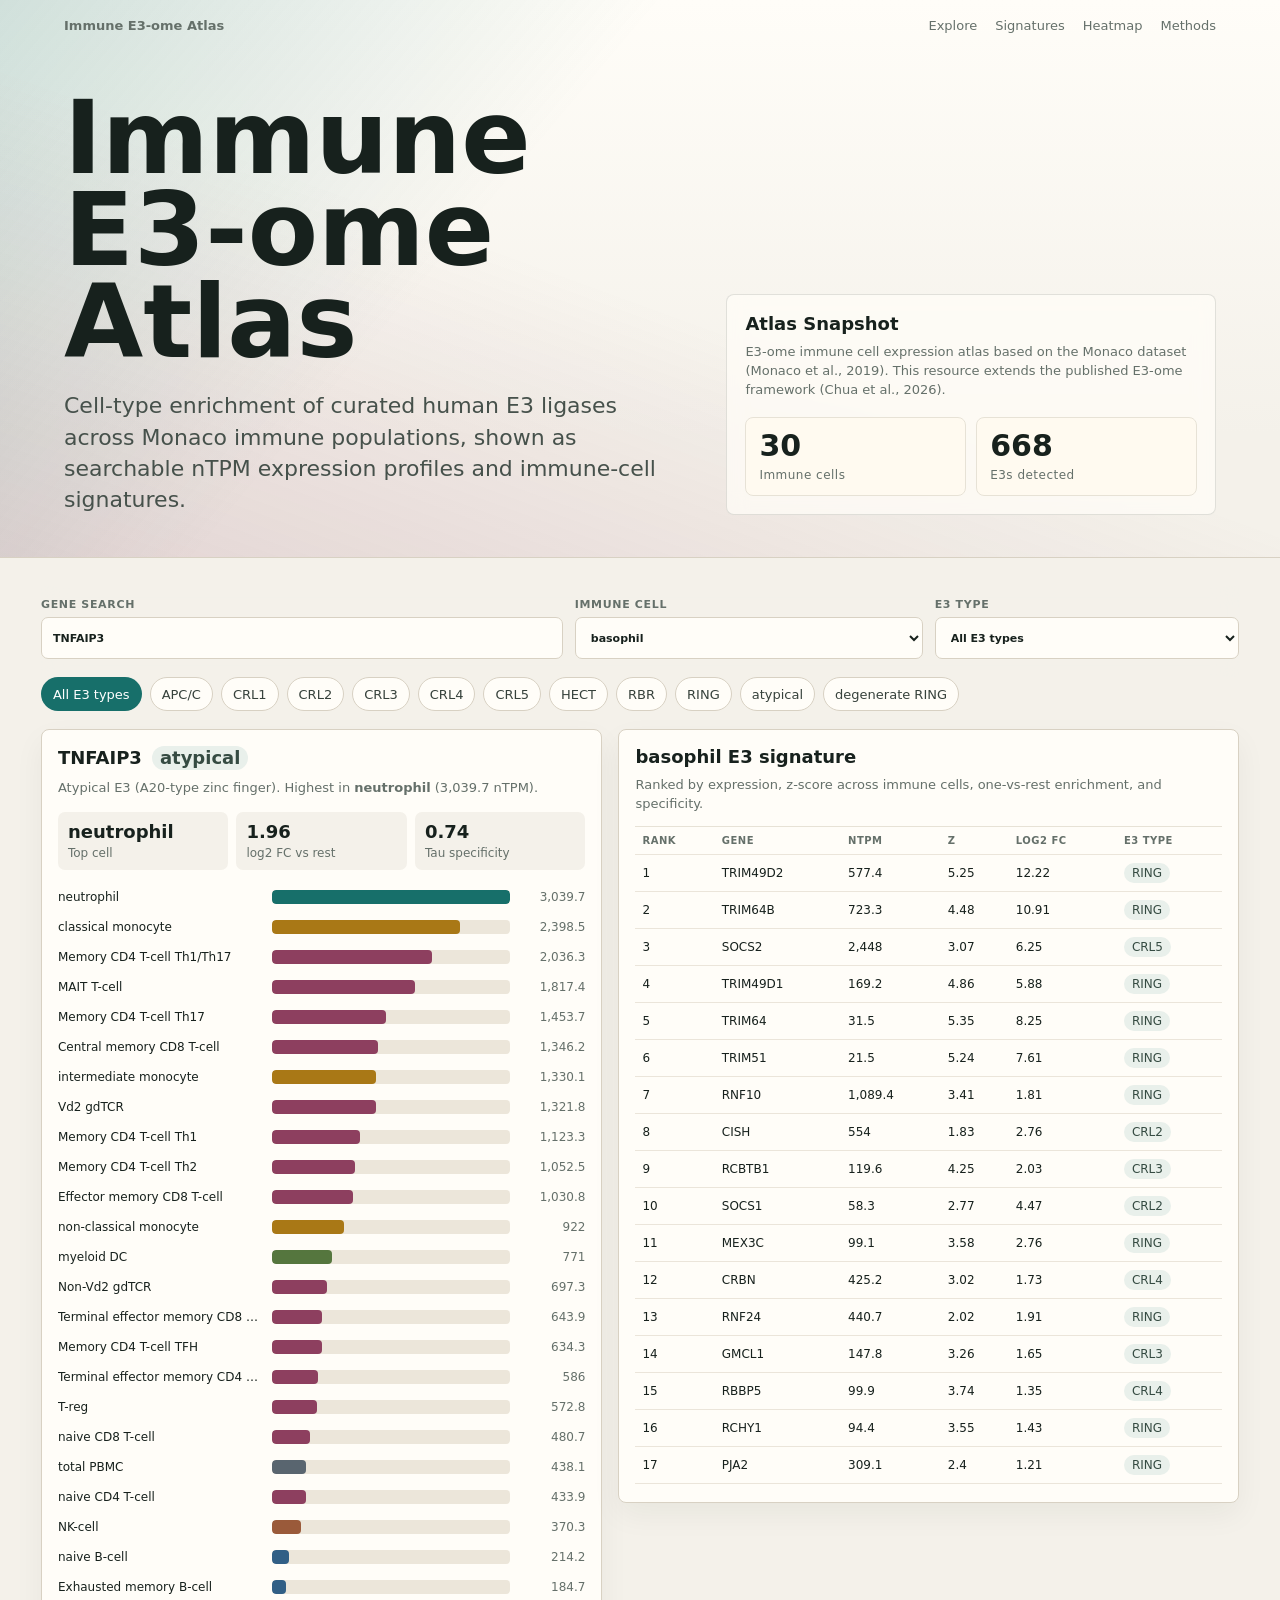
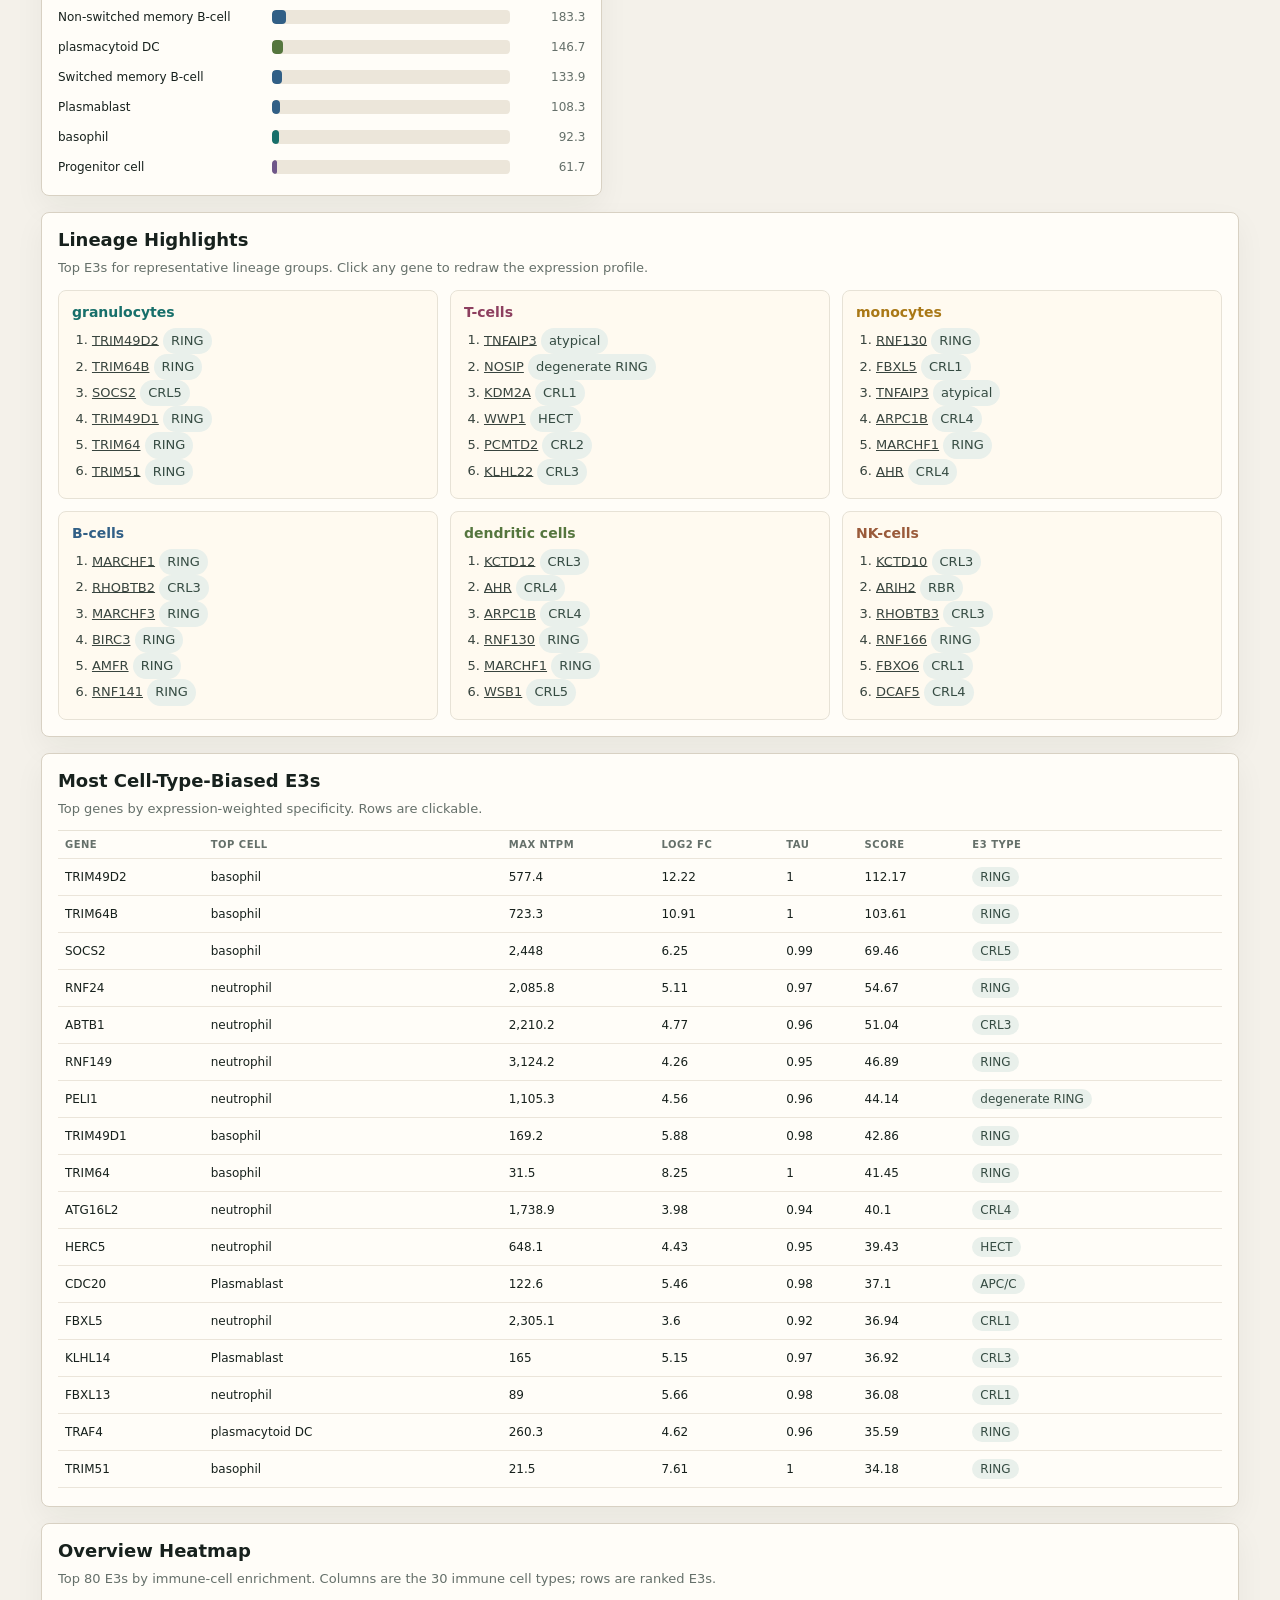
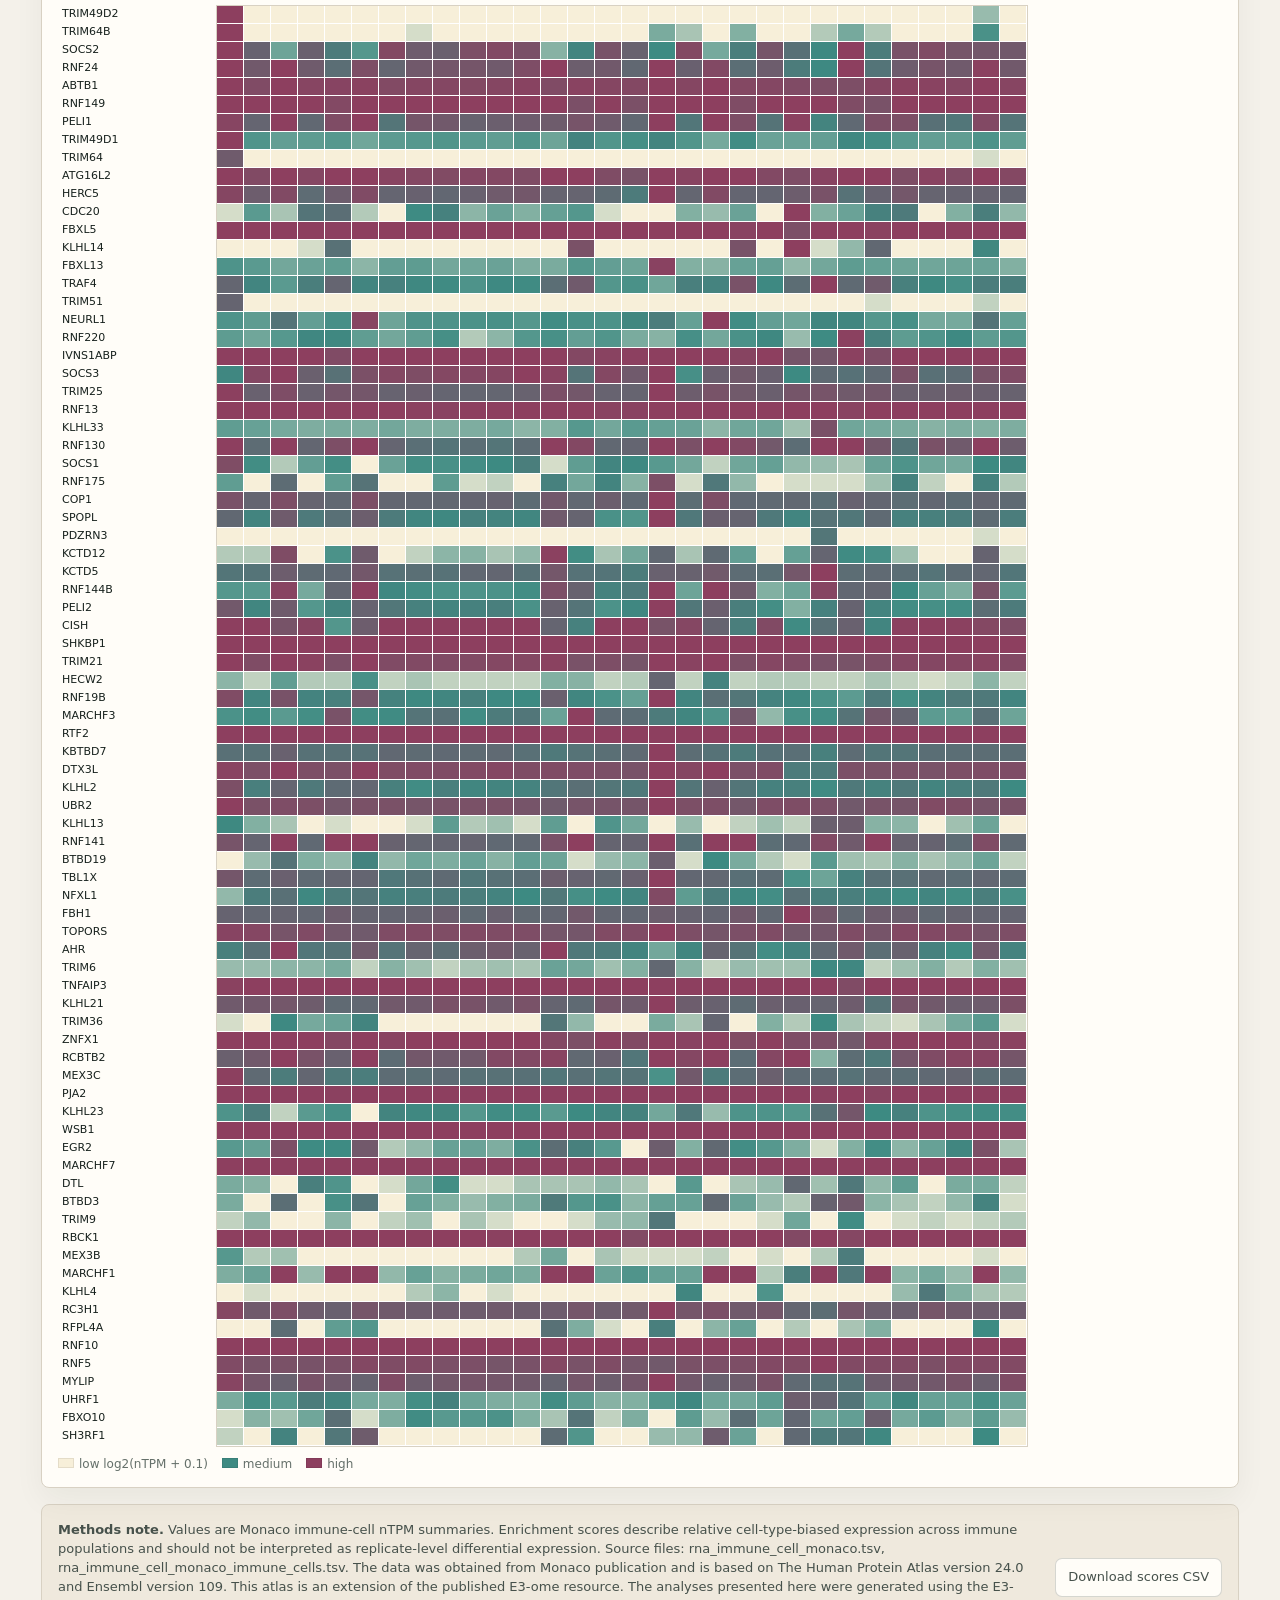
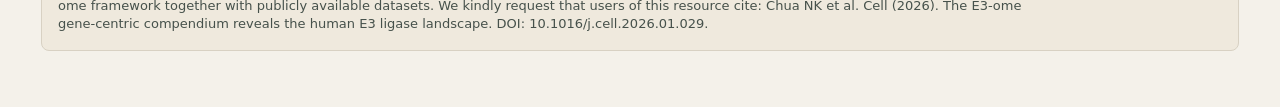
==== Expression/Monaco/index2.html @ fec0c133 "Add files via upload" ====
<!doctype html>
<html lang="en">
<head>
  <meta charset="utf-8">
  <meta name="viewport" content="width=device-width, initial-scale=1">
  <title>Immune E3-ome Atlas</title>
  <script src="data.js"></script>
  <style>
    :root {
      --bg: #f4f1ea;
      --paper: #fffdf8;
      --ink: #17211d;
      --muted: #65706a;
      --soft: #e7e2d6;
      --line: #d8d1c3;
      --teal: #176f6a;
      --plum: #8d3f5f;
      --gold: #a97816;
      --blue: #315f86;
      --green: #55763e;
      --clay: #9a5a3a;
      --violet: #6e5689;
    }
    * { box-sizing: border-box; }
    html { scroll-behavior: smooth; }
    body {
      margin: 0;
      background: var(--bg);
      color: var(--ink);
      font-family: ui-sans-serif, system-ui, -apple-system, BlinkMacSystemFont, "Segoe UI", sans-serif;
    }
    a { color: inherit; }
    .hero {
      min-height: 48vh;
      display: grid;
      align-items: center;
      padding: 92px clamp(18px, 5vw, 64px) 42px;
      border-bottom: 1px solid var(--line);
      background:
        linear-gradient(130deg, rgba(23, 111, 106, .20), transparent 38%),
        linear-gradient(20deg, rgba(141, 63, 95, .16), transparent 48%),
        linear-gradient(180deg, #fffdf8, #f4f1ea 78%);
    }
    .nav {
      position: absolute;
      top: 18px;
      left: clamp(18px, 5vw, 64px);
      right: clamp(18px, 5vw, 64px);
      display: flex;
      justify-content: space-between;
      align-items: center;
      gap: 14px;
      color: var(--muted);
      font-size: 13px;
    }
    .nav-links { display: flex; gap: 18px; flex-wrap: wrap; }
    .nav-links a { text-decoration: none; }
    .hero-inner {
      width: min(1180px, 100%);
      display: grid;
      grid-template-columns: minmax(280px, 1.1fr) minmax(320px, .9fr);
      gap: clamp(24px, 5vw, 70px);
      align-items: end;
    }
    h1 {
      margin: 0;
      max-width: 780px;
      font-size: clamp(46px, 8vw, 104px);
      line-height: .9;
      letter-spacing: 0;
    }
    .lede {
      max-width: 720px;
      margin: 22px 0 0;
      color: #46514b;
      font-size: clamp(16px, 1.9vw, 22px);
      line-height: 1.42;
    }
    .hero-card {
      border: 1px solid rgba(23, 33, 29, .12);
      border-radius: 8px;
      background: rgba(255, 253, 248, .76);
      backdrop-filter: blur(10px);
      padding: 18px;
    }
    .hero-card h2, .panel h2 {
      margin: 0;
      font-size: 18px;
      letter-spacing: 0;
    }
    .hero-card p, .panel p {
      margin: 9px 0 0;
      color: var(--muted);
      font-size: 13px;
      line-height: 1.45;
    }
    .metrics {
      display: grid;
      grid-template-columns: repeat(2, minmax(0, 1fr));
      gap: 10px;
      margin-top: 18px;
    }
    .metric {
      padding: 13px;
      border: 1px solid var(--soft);
      border-radius: 8px;
      background: #fffaf0;
    }
    .metric strong {
      display: block;
      font-size: 30px;
      line-height: 1;
      font-variant-numeric: tabular-nums;
    }
    .metric span {
      display: block;
      margin-top: 7px;
      color: var(--muted);
      font-size: 12px;
      letter-spacing: .04em;
    }
    main {
      padding: 28px clamp(14px, 3.2vw, 48px) 56px;
    }
    .toolbar {
      position: sticky;
      top: 0;
      z-index: 5;
      display: grid;
      grid-template-columns: minmax(220px, 1.2fr) minmax(190px, .8fr) minmax(170px, .7fr);
      gap: 12px;
      padding: 12px 0 18px;
      background: rgba(244, 241, 234, .92);
      backdrop-filter: blur(12px);
    }
    label {
      display: grid;
      gap: 6px;
      color: var(--muted);
      font-size: 11px;
      font-weight: 800;
      letter-spacing: .06em;
      text-transform: uppercase;
    }
    input, select {
      width: 100%;
      min-height: 42px;
      border: 1px solid var(--line);
      border-radius: 7px;
      padding: 8px 11px;
      background: var(--paper);
      color: var(--ink);
      font: inherit;
    }
    .type-strip {
      display: flex;
      gap: 8px;
      flex-wrap: wrap;
      margin: 0 0 18px;
    }
    button.chip {
      min-height: 34px;
      border: 1px solid var(--line);
      border-radius: 999px;
      padding: 7px 11px;
      background: var(--paper);
      color: #36413b;
      font: inherit;
      font-size: 13px;
      cursor: pointer;
    }
    button.chip.active {
      border-color: transparent;
      color: white;
      background: var(--teal);
    }
    .layout {
      display: grid;
      grid-template-columns: minmax(340px, .95fr) minmax(420px, 1.05fr);
      gap: 16px;
      align-items: start;
    }
    .panel {
      overflow: hidden;
      padding: 16px;
      border: 1px solid var(--line);
      border-radius: 8px;
      background: var(--paper);
      box-shadow: 0 12px 30px rgba(23, 33, 29, .05);
    }
    .panel.full { grid-column: 1 / -1; }
    .section-title {
      display: flex;
      align-items: flex-start;
      justify-content: space-between;
      gap: 14px;
      margin-bottom: 12px;
    }
    .meta-grid {
      display: grid;
      grid-template-columns: repeat(3, minmax(0, 1fr));
      gap: 8px;
      margin: 14px 0;
    }
    .mini {
      padding: 10px;
      border-radius: 7px;
      background: #f4f1ea;
      color: var(--muted);
      font-size: 12px;
    }
    .mini strong {
      display: block;
      color: var(--ink);
      font-size: 18px;
      line-height: 1.1;
      margin-bottom: 4px;
    }
    .tag {
      display: inline-block;
      max-width: 230px;
      padding: 3px 8px;
      border-radius: 999px;
      background: #e9f0eb;
      color: #354b42;
      overflow: hidden;
      text-overflow: ellipsis;
      white-space: nowrap;
      vertical-align: middle;
    }
    .gene-title {
      display: flex;
      align-items: baseline;
      gap: 10px;
      flex-wrap: wrap;
      margin: 0;
      font-size: clamp(30px, 4vw, 48px);
      line-height: 1;
    }
    .bar-wrap {
      display: grid;
      gap: 5px;
      margin-top: 12px;
    }
    .bar-row {
      display: grid;
      grid-template-columns: minmax(120px, 205px) 1fr 66px;
      gap: 9px;
      align-items: center;
      min-height: 25px;
      font-size: 12px;
    }
    .bar-label {
      overflow: hidden;
      text-overflow: ellipsis;
      white-space: nowrap;
    }
    .bar-track {
      height: 14px;
      overflow: hidden;
      border-radius: 4px;
      background: #ece6da;
    }
    .bar {
      height: 100%;
      min-width: 2px;
      border-radius: 4px;
    }
    .value {
      text-align: right;
      color: var(--muted);
      font-variant-numeric: tabular-nums;
    }
    .table-wrap {
      max-height: 660px;
      overflow: auto;
      border-top: 1px solid var(--soft);
    }
    table {
      width: 100%;
      border-collapse: collapse;
      font-size: 12px;
    }
    th, td {
      padding: 8px 7px;
      border-bottom: 1px solid #ebe5da;
      text-align: left;
      vertical-align: middle;
    }
    th {
      position: sticky;
      top: 0;
      z-index: 1;
      background: var(--paper);
      color: var(--muted);
      font-size: 10px;
      letter-spacing: .05em;
      text-transform: uppercase;
    }
    tbody tr { cursor: pointer; }
    tbody tr:hover { background: #f7f2e8; }
    .story-grid {
      display: grid;
      grid-template-columns: repeat(3, minmax(0, 1fr));
      gap: 12px;
      margin-top: 12px;
    }
    .story-card {
      padding: 13px;
      border: 1px solid var(--soft);
      border-radius: 8px;
      background: #fffaf0;
    }
    .story-card h3 {
      margin: 0 0 8px;
      font-size: 14px;
    }
    .story-card ol {
      margin: 0;
      padding-left: 20px;
      color: #38443e;
      font-size: 13px;
      line-height: 1.55;
    }
    .heatmap-shell {
      display: grid;
      grid-template-columns: 150px 1fr;
      gap: 8px;
      overflow-x: auto;
      padding-top: 4px;
    }
    #heatmap {
      image-rendering: pixelated;
      border: 1px solid var(--line);
      background: white;
    }
    .legend {
      display: flex;
      gap: 14px;
      flex-wrap: wrap;
      margin-top: 10px;
      color: var(--muted);
      font-size: 12px;
    }
    .swatch {
      display: inline-block;
      width: 16px;
      height: 10px;
      margin-right: 5px;
      border: 1px solid rgba(0,0,0,.08);
    }
    .methods {
      display: grid;
      grid-template-columns: 1fr auto;
      gap: 18px;
      align-items: center;
      margin-top: 16px;
      padding: 16px;
      border: 1px solid var(--line);
      border-radius: 8px;
      background: #efe9dd;
      color: #46514b;
      font-size: 13px;
      line-height: 1.45;
    }
    .download {
      display: inline-block;
      border: 1px solid rgba(23,33,29,.18);
      border-radius: 7px;
      padding: 9px 12px;
      background: var(--paper);
      text-decoration: none;
      white-space: nowrap;
    }
    @media (max-width: 980px) {
      .hero { min-height: auto; padding-top: 84px; }
      .hero-inner, .layout, .toolbar, .story-grid, .methods { grid-template-columns: 1fr; }
      .metrics, .meta-grid { grid-template-columns: repeat(2, minmax(0, 1fr)); }
      .nav { align-items: flex-start; }
      .bar-row { grid-template-columns: minmax(110px, 150px) 1fr 54px; }
    }
    @media (max-width: 620px) {
      .nav-links { display: none; }
      .metrics, .meta-grid { grid-template-columns: 1fr; }
      .bar-row { grid-template-columns: 1fr 58px; gap: 4px 8px; }
      .bar-label { grid-column: 1 / -1; }
    }
  </style>
</head>
<body>
  <header class="hero">
    <nav class="nav">
      <strong>Immune E3-ome Atlas</strong>
      <div class="nav-links">
        <a href="#explore">Explore</a>
        <a href="#signatures">Signatures</a>
        <a href="#heatmap-section">Heatmap</a>
        <a href="#methods">Methods</a>
      </div>
    </nav>
    <div class="hero-inner">
      <div>
        <h1>Immune E3-ome Atlas</h1>
        <p class="lede">Cell-type enrichment of curated human E3 ligases across Monaco immune populations, shown as searchable nTPM expression profiles and immune-cell signatures.</p>
      </div>
      <aside class="hero-card">
        <h2>Atlas Snapshot</h2>
        <p>E3-ome immune cell expression atlas based on the Monaco dataset (Monaco et al., 2019). This resource extends the published E3-ome framework (Chua et al., 2026).</p>
        <div class="metrics" id="metrics"></div>
      </aside>
    </div>
  </header>

  <main id="explore">
    <section class="toolbar">
      <label>Gene search
        <input id="geneSearch" list="geneList" value="TNFAIP3" placeholder="Search E3 gene">
        <datalist id="geneList"></datalist>
      </label>
      <label>Immune cell
        <select id="cellSelect"></select>
      </label>
      <label>E3 type
        <select id="typeSelect"><option value="">All E3 types</option></select>
      </label>
    </section>

    <section class="type-strip" id="typeStrip" aria-label="E3 type filters"></section>

    <section class="layout">
      <article class="panel">
        <div class="section-title">
          <div>
            <h2 class="gene-title" id="geneTitle">Gene</h2>
            <p id="geneMeta"></p>
          </div>
        </div>
        <div class="meta-grid" id="geneStats"></div>
        <div class="bar-wrap" id="geneBars"></div>
      </article>

      <article class="panel" id="signatures">
        <div class="section-title">
          <div>
            <h2 id="cellTitle">Cell-type E3 Signature</h2>
            <p>Ranked by expression, z-score across immune cells, one-vs-rest enrichment, and specificity.</p>
          </div>
        </div>
        <div class="table-wrap" id="cellTable"></div>
      </article>

      <article class="panel full">
        <div class="section-title">
          <div>
            <h2>Lineage Highlights</h2>
            <p>Top E3s for representative lineage groups. Click any gene to redraw the expression profile.</p>
          </div>
        </div>
        <div class="story-grid" id="lineageHighlights"></div>
      </article>

      <article class="panel full">
        <div class="section-title">
          <div>
            <h2>Most Cell-Type-Biased E3s</h2>
            <p>Top genes by expression-weighted specificity. Rows are clickable.</p>
          </div>
        </div>
        <div class="table-wrap" id="topTable"></div>
      </article>

      <article class="panel full" id="heatmap-section">
        <div class="section-title">
          <div>
            <h2>Overview Heatmap</h2>
            <p>Top 80 E3s by immune-cell enrichment. Columns are the 30 immune cell types; rows are ranked E3s.</p>
          </div>
        </div>
        <div class="heatmap-shell">
          <canvas id="heatmapLabels" width="150" height="1600"></canvas>
          <canvas id="heatmap" width="900" height="1600"></canvas>
        </div>
        <div class="legend">
          <span><span class="swatch" style="background:#f7efd9"></span>low log2(nTPM + 0.1)</span>
          <span><span class="swatch" style="background:#3d8a82"></span>medium</span>
          <span><span class="swatch" style="background:#8d3f5f"></span>high</span>
        </div>
      </article>
    </section>

    <section class="methods" id="methods">
      <div><strong>Methods note.</strong> Values are Monaco immune-cell nTPM summaries. Enrichment scores describe relative cell-type-biased expression across immune populations and should not be interpreted as replicate-level differential expression. Source files: rna_immune_cell_monaco.tsv, rna_immune_cell_monaco_immune_cells.tsv. The data was obtained from Monaco publication and is based on The Human Protein Atlas version 24.0 and Ensembl version 109. This atlas is an extension of the published E3-ome resource. The analyses presented here were generated using the E3-ome framework together with publicly available datasets. We kindly request that users of this resource cite: Chua NK et al. Cell (2026). The E3-ome gene-centric compendium reveals the human E3 ligase landscape. DOI: 10.1016/j.cell.2026.01.029.</div>
      <a class="download" href="e3ome_enrichment_scores.csv">Download scores CSV</a>
    </section>
  </main>

  <script>
    const data = window.E3OME_DATA;
    const cells = data.cells;
    const genes = data.genes;
    const geneByName = new Map(genes.map(g => [g.gene, g]));
    const lineageColors = new Map();
    const palette = ["#176f6a", "#8d3f5f", "#a97816", "#315f86", "#55763e", "#9a5a3a", "#6e5689", "#59656f"];
    const lineages = [...new Set(cells.map(c => c.lineage))];
    const e3Types = [...new Set(genes.map(g => g.e3_type))].sort();
    lineages.forEach((lineage, i) => lineageColors.set(lineage, palette[i % palette.length]));

    function fmt(value, digits = 2) {
      return Number(value).toLocaleString(undefined, { maximumFractionDigits: digits });
    }

    function activeType() {
      return document.getElementById("typeSelect").value;
    }

    function init() {
      document.getElementById("metrics").innerHTML = [
        ["Immune cells", data.summary.immune_cells],
        ["E3s detected", data.summary.e3s_with_expression],
      ].map(([label, value]) => `<div class="metric"><strong>${value}</strong><span>${label}</span></div>`).join("");

      document.getElementById("geneList").innerHTML = genes.map(g => `<option value="${g.gene}"></option>`).join("");
      document.getElementById("cellSelect").innerHTML = cells.map(c => `<option value="${c.name}">${c.name}</option>`).join("");
      document.getElementById("typeSelect").innerHTML += e3Types.map(c => `<option value="${c}">${c}</option>`).join("");

      renderTypeChips();
      renderHighlights();

      document.getElementById("geneSearch").addEventListener("change", () => renderGene(document.getElementById("geneSearch").value.trim()));
      document.getElementById("geneSearch").addEventListener("input", () => {
        const value = document.getElementById("geneSearch").value.trim().toUpperCase();
        if (geneByName.has(value)) renderGene(value);
      });
      document.getElementById("cellSelect").addEventListener("change", renderCell);
      document.getElementById("typeSelect").addEventListener("change", () => {
        syncTypeChips();
        renderCell();
        renderTopTable();
        renderHeatmap();
      });

      renderGene(document.getElementById("geneSearch").value);
      renderCell();
      renderTopTable();
      renderHeatmap();
    }

    function renderTypeChips() {
      const strip = document.getElementById("typeStrip");
      strip.innerHTML = `<button class="chip active" data-type="" onclick="selectType('')">All E3 types</button>` +
        e3Types.map(type => `<button class="chip" data-type="${type}" onclick="selectType('${type.replace(/'/g, "\\'")}')">${type}</button>`).join("");
    }

    function syncTypeChips() {
      const value = activeType();
      document.querySelectorAll("#typeStrip .chip").forEach(btn => {
        btn.classList.toggle("active", btn.dataset.type === value);
      });
    }

    function selectType(type) {
      document.getElementById("typeSelect").value = type;
      syncTypeChips();
      renderCell();
      renderTopTable();
      renderHeatmap();
    }

    function renderGene(name) {
      const requested = name.toUpperCase();
      const gene = geneByName.get(requested) || genes[0];
      document.getElementById("geneSearch").value = gene.gene;
      document.getElementById("geneTitle").innerHTML = `${gene.gene} <span class="tag">${gene.e3_type}</span>`;
      document.getElementById("geneMeta").innerHTML = `${gene.protein_class}. Highest in <strong>${gene.max_cell}</strong> (${fmt(gene.max_ntpm)} nTPM).`;
      document.getElementById("geneStats").innerHTML = [
        ["Top cell", gene.max_cell],
        ["log2 FC vs rest", fmt(gene.log2_fc_vs_rest)],
        ["Tau specificity", fmt(gene.tau)],
      ].map(([label, value]) => `<div class="mini"><strong>${value}</strong>${label}</div>`).join("");

      const max = Math.max(...gene.values, 1);
      const rows = cells.map((cell, i) => ({...cell, value: gene.values[i]})).sort((a, b) => b.value - a.value);
      document.getElementById("geneBars").innerHTML = rows.map(row => {
        const width = Math.max(1.5, (row.value / max) * 100);
        const color = lineageColors.get(row.lineage);
        return `<div class="bar-row" title="${row.lineage}">
          <div class="bar-label">${row.name}</div>
          <div class="bar-track"><div class="bar" style="width:${width}%;background:${color}"></div></div>
          <div class="value">${fmt(row.value)}</div>
        </div>`;
      }).join("");
    }

    function renderCell() {
      const cell = document.getElementById("cellSelect").value || cells[0].name;
      const type = activeType();
      const rows = data.top_by_cell[cell].filter(row => !type || row.e3_type === type).slice(0, 50);
      document.getElementById("cellTitle").textContent = `${cell} E3 signature`;
      document.getElementById("cellTable").innerHTML = table(rows, ["rank", "gene", "ntpm", "z", "log2_fc_vs_others", "e3_type"], true);
    }

    function renderTopTable() {
      const type = activeType();
      const rows = genes.filter(g => !type || g.e3_type === type).slice(0, 40);
      document.getElementById("topTable").innerHTML = table(rows, ["gene", "max_cell", "max_ntpm", "log2_fc_vs_rest", "tau", "enrichment_score", "e3_type"], true);
    }

    function renderHighlights() {
      const groups = lineages.slice(0, 6);
      document.getElementById("lineageHighlights").innerHTML = groups.map(lineage => {
        const lineageCells = cells.filter(c => c.lineage === lineage).map(c => c.name);
        const seen = new Set();
        const picked = [];
        lineageCells.forEach(cell => {
          data.top_by_cell[cell].slice(0, 12).forEach(row => {
            if (!seen.has(row.gene) && picked.length < 6) {
              seen.add(row.gene);
              picked.push(row);
            }
          });
        });
        return `<div class="story-card">
          <h3 style="color:${lineageColors.get(lineage)}">${lineage}</h3>
          <ol>${picked.map(row => `<li><a href="#explore" onclick="renderGene('${row.gene}')">${row.gene}</a> <span class="tag">${row.e3_type}</span></li>`).join("")}</ol>
        </div>`;
      }).join("");
    }

    function table(rows, cols, clickable = false) {
      const headers = {
        gene: "Gene", max_cell: "Top cell", max_ntpm: "Max nTPM", log2_fc_vs_rest: "log2 FC",
        tau: "Tau", e3_type: "E3 type", ntpm: "nTPM", z: "z", log2_fc_vs_others: "log2 FC",
        enrichment_score: "Score", rank: "Rank"
      };
      const head = `<thead><tr>${cols.map(c => `<th>${headers[c] || c}</th>`).join("")}</tr></thead>`;
      const body = rows.map(row => `<tr ${clickable ? `onclick="renderGene('${row.gene}')"` : ""}>${cols.map(c => {
        const value = row[c];
        const text = typeof value === "number" ? fmt(value) : value;
        return c === "e3_type" ? `<td><span class="tag">${text}</span></td>` : `<td>${text}</td>`;
      }).join("")}</tr>`).join("");
      return `<table>${head}<tbody>${body}</tbody></table>`;
    }

    function colorRamp(t) {
      const stops = [[247, 239, 217], [61, 138, 130], [141, 63, 95]];
      const clamped = Math.max(0, Math.min(1, t));
      const a = clamped < 0.55 ? stops[0] : stops[1];
      const b = clamped < 0.55 ? stops[1] : stops[2];
      const local = clamped < 0.55 ? clamped / 0.55 : (clamped - 0.55) / 0.45;
      const rgb = a.map((v, i) => Math.round(v + (b[i] - v) * local));
      return `rgb(${rgb.join(",")})`;
    }

    function renderHeatmap() {
      const type = activeType();
      const selected = genes.filter(g => !type || g.e3_type === type).slice(0, 80);
      const canvas = document.getElementById("heatmap");
      const labels = document.getElementById("heatmapLabels");
      const cellW = 27, cellH = 18;
      canvas.width = cells.length * cellW;
      canvas.height = Math.max(1, selected.length) * cellH;
      labels.height = canvas.height;
      const ctx = canvas.getContext("2d");
      const ltx = labels.getContext("2d");
      ctx.clearRect(0, 0, canvas.width, canvas.height);
      ltx.clearRect(0, 0, labels.width, labels.height);
      ltx.font = "11px ui-sans-serif, system-ui";
      ltx.textBaseline = "middle";
      selected.forEach((gene, y) => {
        ltx.fillStyle = "#17211d";
        ltx.fillText(gene.gene, 4, y * cellH + cellH / 2);
        gene.log2_values.forEach((value, x) => {
          const t = (value + 3.32) / 10;
          ctx.fillStyle = colorRamp(t);
          ctx.fillRect(x * cellW, y * cellH, cellW - 1, cellH - 1);
        });
      });
    }

    init();
  </script>
</body>
</html>
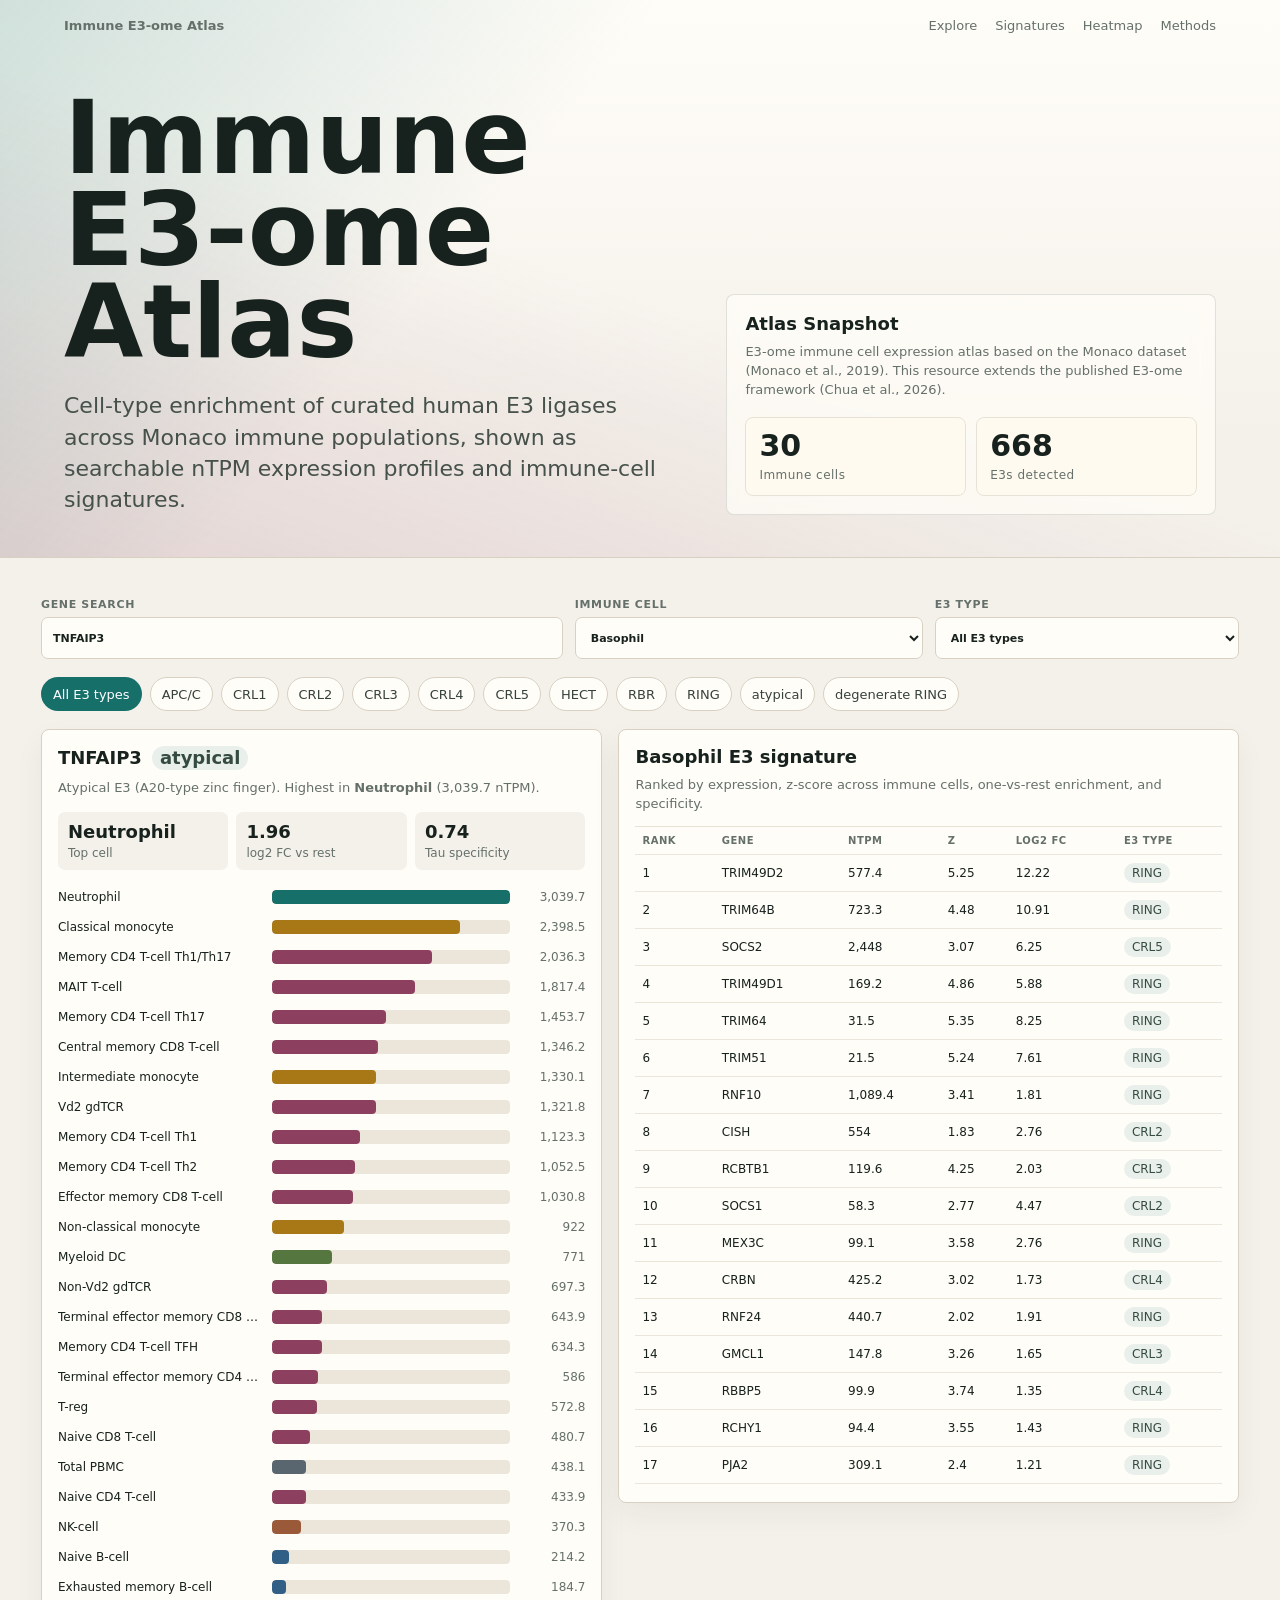
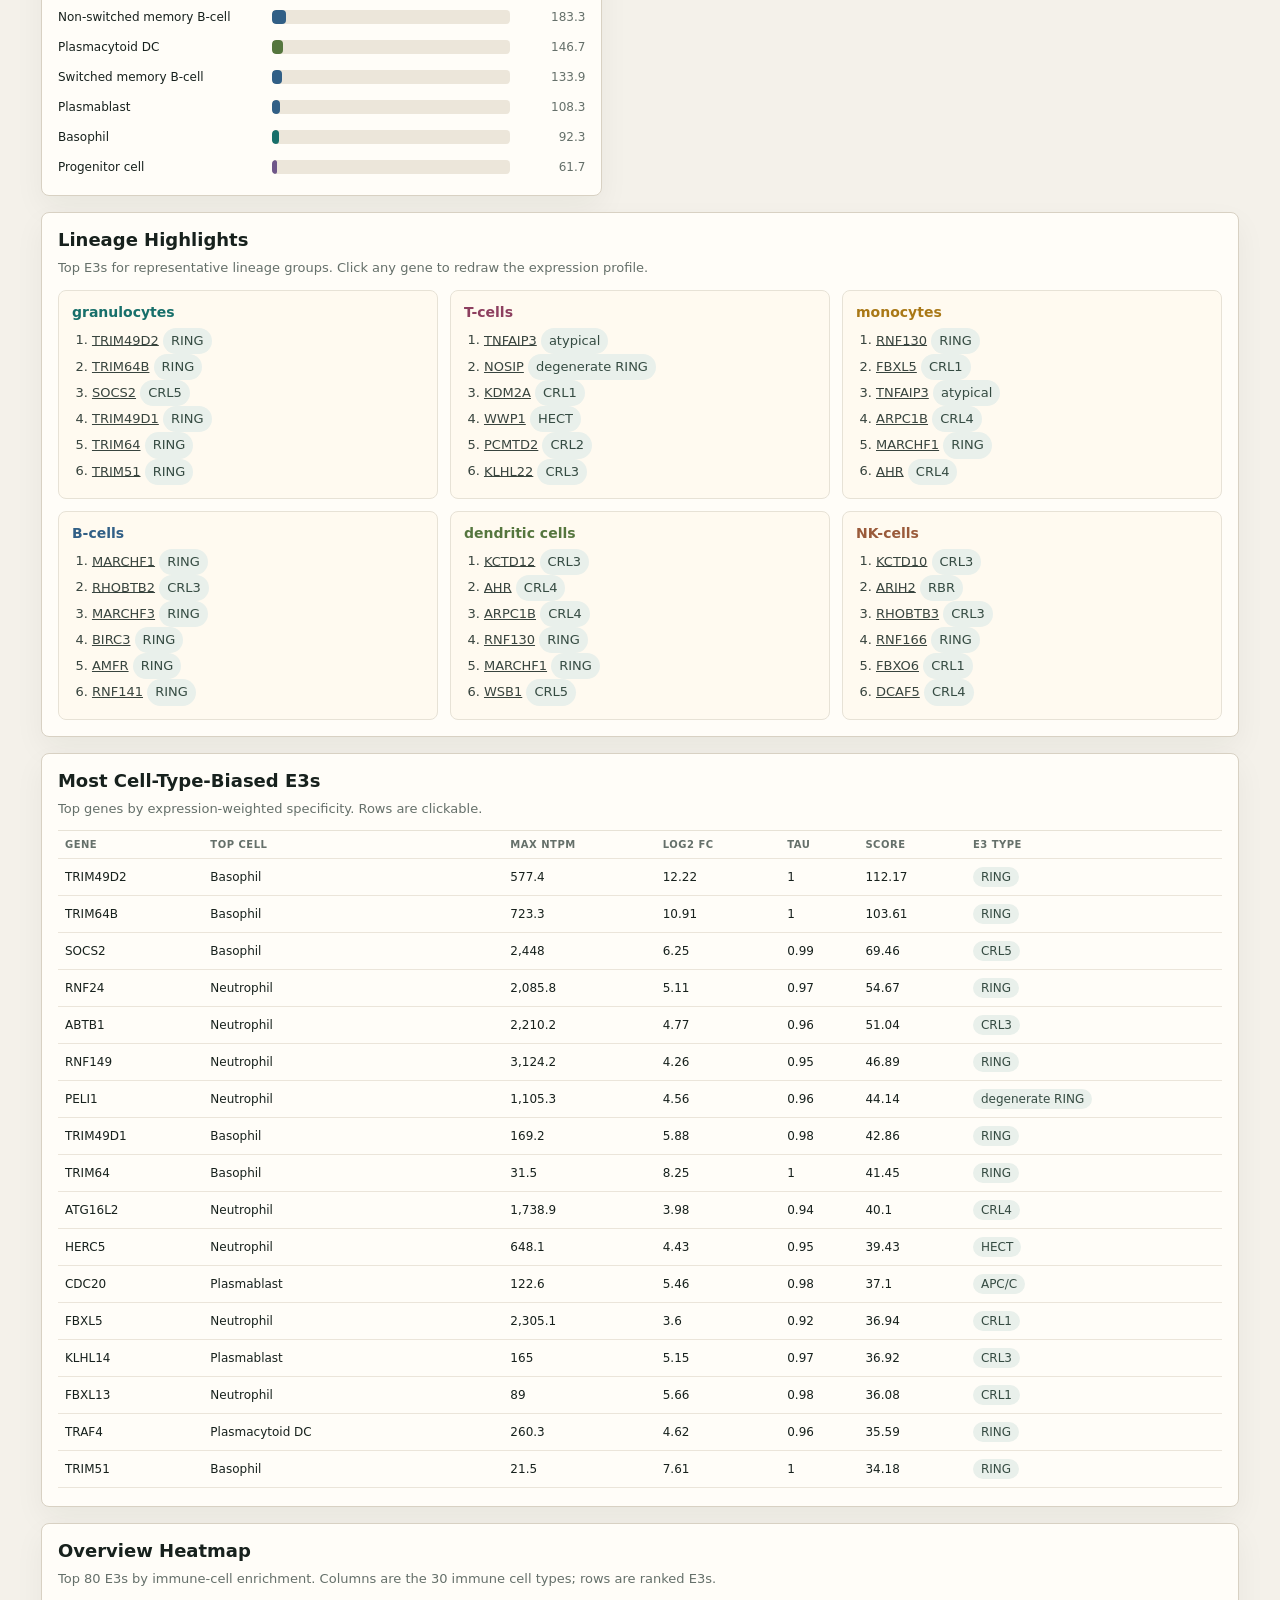
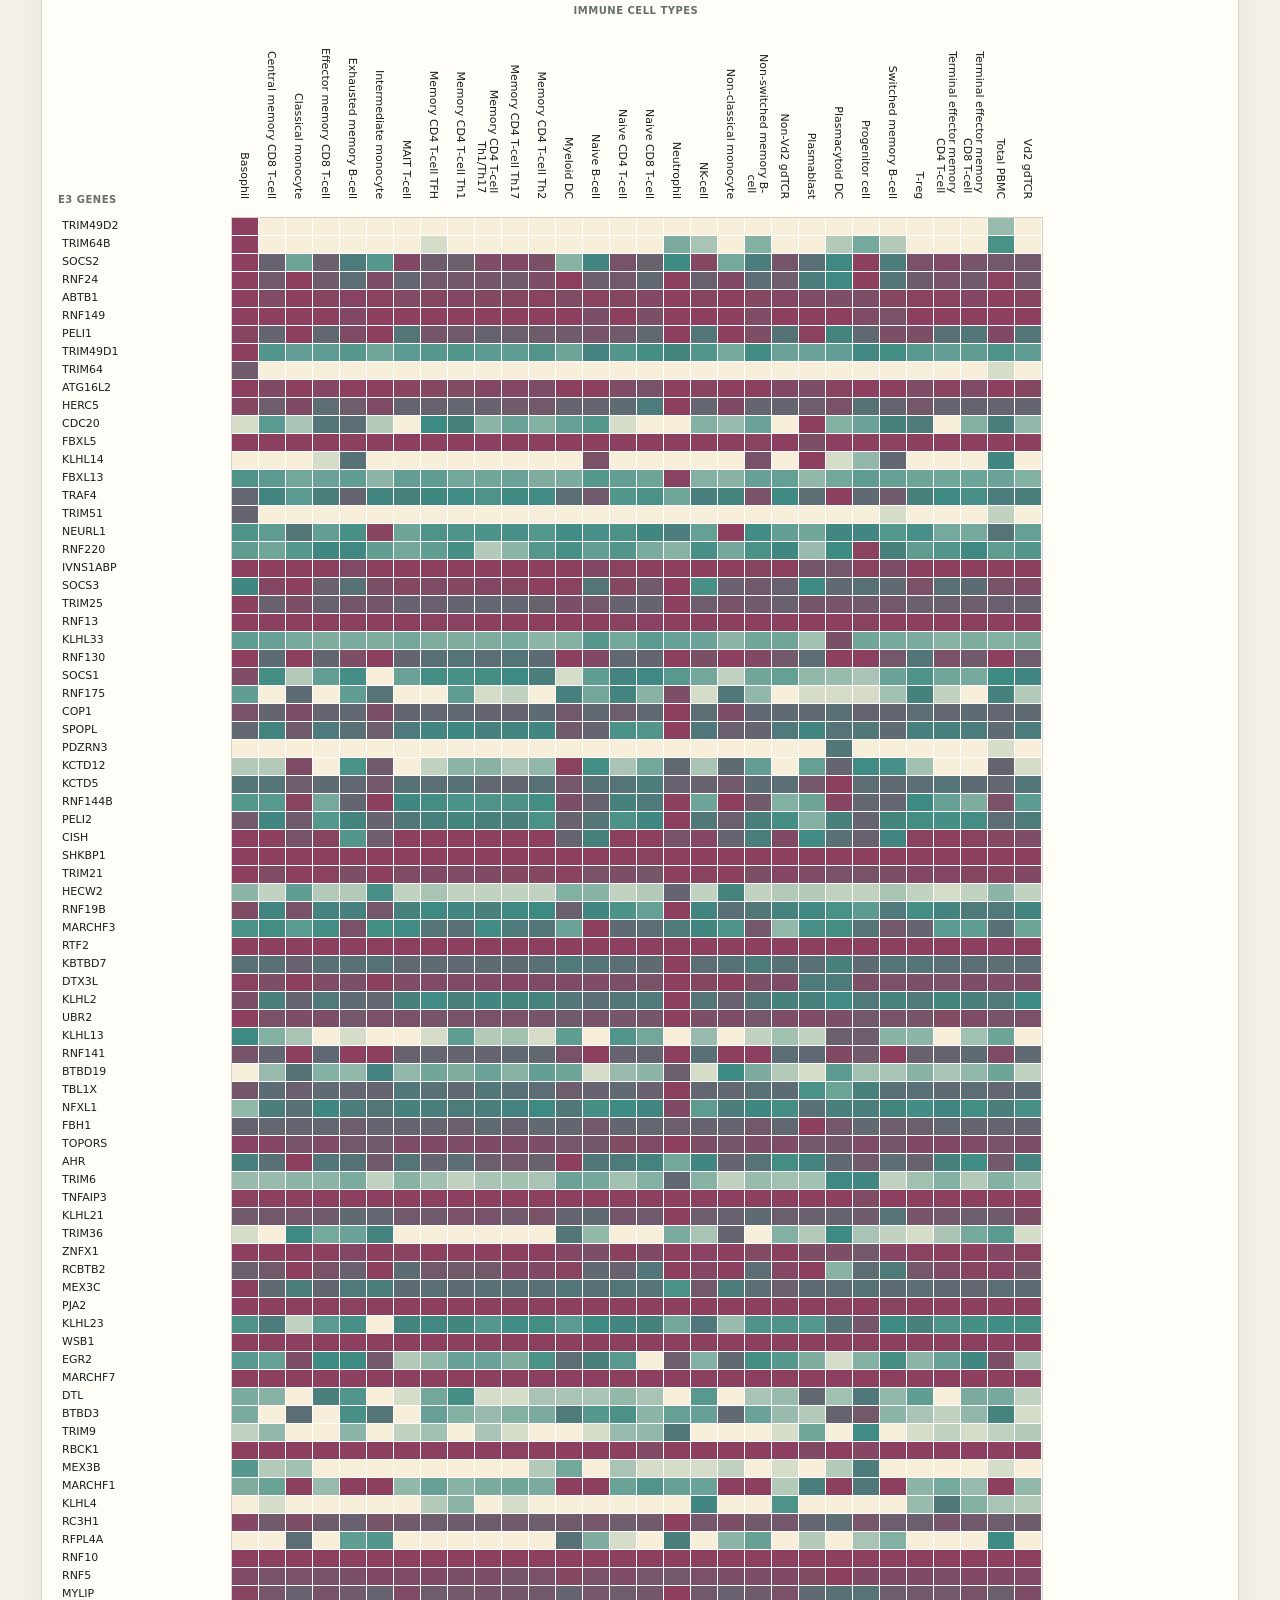
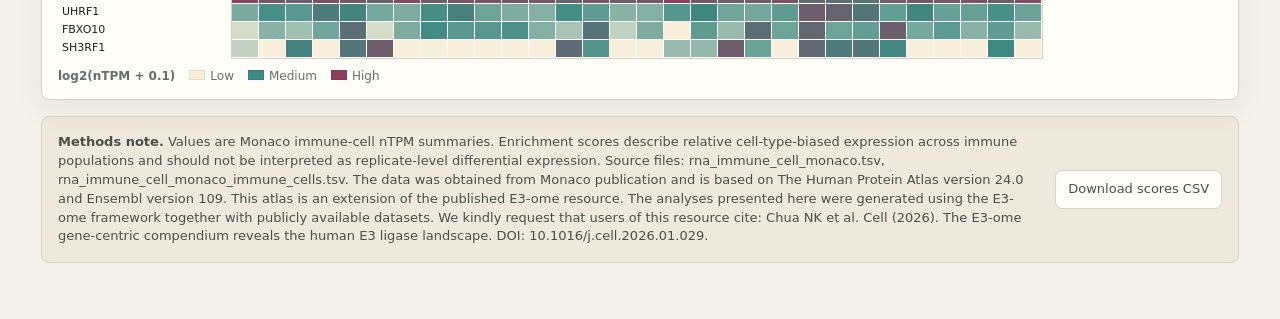
==== commit bea27ab6: "Add files via upload" ====
--- a/Expression/Monaco/index2.html
+++ b/Expression/Monaco/index2.html
@@ -324,10 +324,47 @@
     }
     .heatmap-shell {
       display: grid;
-      grid-template-columns: 150px 1fr;
-      gap: 8px;
+      grid-template-columns: 165px 1fr;
+      grid-template-rows: 18px 170px auto;
+      gap: 12px 8px;
       overflow-x: auto;
       padding-top: 4px;
+    }
+    .heatmap-corner {
+      align-self: end;
+      color: var(--muted);
+      font-size: 10px;
+      font-weight: 800;
+      letter-spacing: .05em;
+      text-transform: uppercase;
+    }
+    .heatmap-axis-title {
+      width: 810px;
+      color: var(--muted);
+      font-size: 10px;
+      font-weight: 800;
+      letter-spacing: .05em;
+      text-align: center;
+      text-transform: uppercase;
+    }
+    #heatmapColumnLabels {
+      position: relative;
+      width: 810px;
+      height: 170px;
+      align-self: end;
+    }
+    .heatmap-column-label {
+      position: absolute;
+      bottom: 0;
+      left: calc(var(--x) * 27px + 13.5px);
+      width: 156px;
+      color: #17211d;
+      font-size: 11px;
+      line-height: 1.12;
+      text-align: right;
+      transform: translateX(-100%) rotate(90deg);
+      transform-origin: right center;
+      white-space: normal;
     }
     #heatmap {
       image-rendering: pixelated;
@@ -341,6 +378,9 @@
       margin-top: 10px;
       color: var(--muted);
       font-size: 12px;
+    }
+    .legend-title {
+      font-weight: 700;
     }
     .swatch {
       display: inline-block;
@@ -477,13 +517,18 @@
           </div>
         </div>
         <div class="heatmap-shell">
-          <canvas id="heatmapLabels" width="150" height="1600"></canvas>
+          <div></div>
+          <div class="heatmap-axis-title">Immune cell types</div>
+          <div class="heatmap-corner">E3 genes</div>
+          <div id="heatmapColumnLabels"></div>
+          <canvas id="heatmapLabels" width="165" height="1600"></canvas>
           <canvas id="heatmap" width="900" height="1600"></canvas>
         </div>
         <div class="legend">
-          <span><span class="swatch" style="background:#f7efd9"></span>low log2(nTPM + 0.1)</span>
-          <span><span class="swatch" style="background:#3d8a82"></span>medium</span>
-          <span><span class="swatch" style="background:#8d3f5f"></span>high</span>
+          <span class="legend-title">log2(nTPM + 0.1)</span>
+          <span><span class="swatch" style="background:#f7efd9"></span>Low</span>
+          <span><span class="swatch" style="background:#3d8a82"></span>Medium</span>
+          <span><span class="swatch" style="background:#8d3f5f"></span>High</span>
         </div>
       </article>
     </section>
@@ -513,6 +558,10 @@
       return document.getElementById("typeSelect").value;
     }
 
+    function displayCellName(name) {
+      return name ? name.charAt(0).toUpperCase() + name.slice(1) : "";
+    }
+
     function init() {
       document.getElementById("metrics").innerHTML = [
         ["Immune cells", data.summary.immune_cells],
@@ -520,7 +569,7 @@
       ].map(([label, value]) => `<div class="metric"><strong>${value}</strong><span>${label}</span></div>`).join("");
 
       document.getElementById("geneList").innerHTML = genes.map(g => `<option value="${g.gene}"></option>`).join("");
-      document.getElementById("cellSelect").innerHTML = cells.map(c => `<option value="${c.name}">${c.name}</option>`).join("");
+      document.getElementById("cellSelect").innerHTML = cells.map(c => `<option value="${c.name}">${displayCellName(c.name)}</option>`).join("");
       document.getElementById("typeSelect").innerHTML += e3Types.map(c => `<option value="${c}">${c}</option>`).join("");
 
       renderTypeChips();
@@ -571,9 +620,9 @@
       const gene = geneByName.get(requested) || genes[0];
       document.getElementById("geneSearch").value = gene.gene;
       document.getElementById("geneTitle").innerHTML = `${gene.gene} <span class="tag">${gene.e3_type}</span>`;
-      document.getElementById("geneMeta").innerHTML = `${gene.protein_class}. Highest in <strong>${gene.max_cell}</strong> (${fmt(gene.max_ntpm)} nTPM).`;
+      document.getElementById("geneMeta").innerHTML = `${gene.protein_class}. Highest in <strong>${displayCellName(gene.max_cell)}</strong> (${fmt(gene.max_ntpm)} nTPM).`;
       document.getElementById("geneStats").innerHTML = [
-        ["Top cell", gene.max_cell],
+        ["Top cell", displayCellName(gene.max_cell)],
         ["log2 FC vs rest", fmt(gene.log2_fc_vs_rest)],
         ["Tau specificity", fmt(gene.tau)],
       ].map(([label, value]) => `<div class="mini"><strong>${value}</strong>${label}</div>`).join("");
@@ -584,7 +633,7 @@
         const width = Math.max(1.5, (row.value / max) * 100);
         const color = lineageColors.get(row.lineage);
         return `<div class="bar-row" title="${row.lineage}">
-          <div class="bar-label">${row.name}</div>
+          <div class="bar-label">${displayCellName(row.name)}</div>
           <div class="bar-track"><div class="bar" style="width:${width}%;background:${color}"></div></div>
           <div class="value">${fmt(row.value)}</div>
         </div>`;
@@ -595,7 +644,7 @@
       const cell = document.getElementById("cellSelect").value || cells[0].name;
       const type = activeType();
       const rows = data.top_by_cell[cell].filter(row => !type || row.e3_type === type).slice(0, 50);
-      document.getElementById("cellTitle").textContent = `${cell} E3 signature`;
+      document.getElementById("cellTitle").textContent = `${displayCellName(cell)} E3 signature`;
       document.getElementById("cellTable").innerHTML = table(rows, ["rank", "gene", "ntpm", "z", "log2_fc_vs_others", "e3_type"], true);
     }
 
@@ -635,7 +684,7 @@
       const head = `<thead><tr>${cols.map(c => `<th>${headers[c] || c}</th>`).join("")}</tr></thead>`;
       const body = rows.map(row => `<tr ${clickable ? `onclick="renderGene('${row.gene}')"` : ""}>${cols.map(c => {
         const value = row[c];
-        const text = typeof value === "number" ? fmt(value) : value;
+        const text = c === "max_cell" ? displayCellName(value) : (typeof value === "number" ? fmt(value) : value);
         return c === "e3_type" ? `<td><span class="tag">${text}</span></td>` : `<td>${text}</td>`;
       }).join("")}</tr>`).join("");
       return `<table>${head}<tbody>${body}</tbody></table>`;
@@ -656,9 +705,14 @@
       const selected = genes.filter(g => !type || g.e3_type === type).slice(0, 80);
       const canvas = document.getElementById("heatmap");
       const labels = document.getElementById("heatmapLabels");
+      const columnLabels = document.getElementById("heatmapColumnLabels");
       const cellW = 27, cellH = 18;
       canvas.width = cells.length * cellW;
       canvas.height = Math.max(1, selected.length) * cellH;
+      columnLabels.style.width = `${canvas.width}px`;
+      columnLabels.innerHTML = cells.map((cell, x) =>
+        `<span class="heatmap-column-label" style="--x:${x}">${displayCellName(cell.name)}</span>`
+      ).join("");
       labels.height = canvas.height;
       const ctx = canvas.getContext("2d");
       const ltx = labels.getContext("2d");
